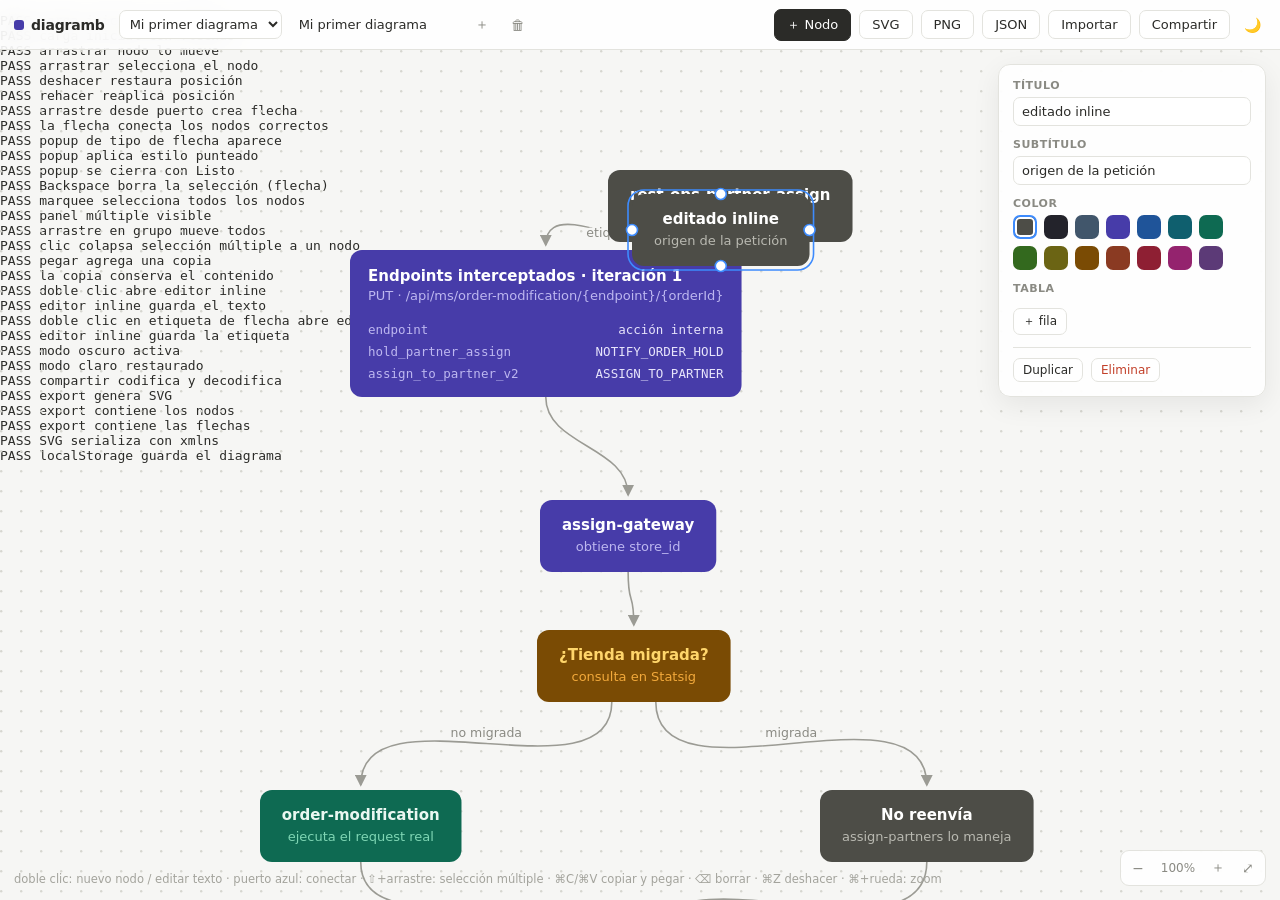
==== smoke.html @ 41debece "Estilos de flecha con popup, modo oscuro, compartir por URL y etiqueta inline - Al crear una flecha " ====
<!doctype html>
<html lang="es">
<head>
<meta charset="utf-8">
<meta name="viewport" content="width=device-width, initial-scale=1">
<title>diagramb</title>
<link rel="stylesheet" href="style.css">
</head>
<body>

<header class="topbar">
  <div class="topbar-left">
    <span class="logo"><span class="logo-dot"></span>diagramb</span>
    <select id="docSelect" title="Diagramas guardados"></select>
    <input id="docName" type="text" spellcheck="false" title="Nombre del diagrama">
    <button id="docNew" class="icon-btn" title="Nuevo diagrama">＋</button>
    <button id="docDelete" class="icon-btn" title="Eliminar diagrama">🗑</button>
  </div>
  <div class="topbar-right">
    <button id="addNode" class="btn primary">＋ Nodo</button>
    <button id="exportSvg" class="btn">SVG</button>
    <button id="exportPng" class="btn">PNG</button>
    <button id="exportJson" class="btn">JSON</button>
    <button id="importJson" class="btn">Importar</button>
    <input id="importFile" type="file" accept="application/json,.json" hidden>
    <button id="shareBtn" class="btn">Compartir</button>
    <button id="themeToggle" class="icon-btn" title="Tema claro/oscuro">🌙</button>
  </div>
</header>

<div id="canvasWrap">
  <svg id="canvas">
    <defs>
      <pattern id="dots" width="20" height="20" patternUnits="userSpaceOnUse">
        <circle cx="1.2" cy="1.2" r="1.2" fill="#d6d6d0"></circle>
      </pattern>
      <marker id="arrow" viewBox="0 0 10 10" refX="8.5" refY="5"
              markerWidth="7.5" markerHeight="7.5" orient="auto-start-reverse">
        <path d="M0 0 L10 5 L0 10 z" fill="#9b9b94"></path>
      </marker>
      <marker id="arrowSel" viewBox="0 0 10 10" refX="8.5" refY="5"
              markerWidth="7.5" markerHeight="7.5" orient="auto-start-reverse">
        <path d="M0 0 L10 5 L0 10 z" fill="#3d8bfd"></path>
      </marker>
    </defs>
    <rect id="dotsBg" width="100%" height="100%" fill="url(#dots)"></rect>
    <g id="world">
      <g id="edgesG"></g>
      <g id="nodesG"></g>
      <g id="guidesG"></g>
      <g id="draftG"></g>
    </g>
  </svg>
</div>

<aside id="panel" hidden>
  <div id="panelNode" hidden>
    <label class="field"><span>Título</span><input id="pTitle" type="text" spellcheck="false"></label>
    <label class="field"><span>Subtítulo</span><input id="pSub" type="text" spellcheck="false"></label>
    <div class="field"><span>Color</span><div id="pColors" class="swatches"></div></div>
    <div class="field">
      <span>Tabla</span>
      <div id="pRows"></div>
      <button id="pAddRow" class="btn tiny">＋ fila</button>
    </div>
    <div class="panel-actions">
      <button id="pDuplicate" class="btn tiny">Duplicar</button>
      <button id="pDeleteNode" class="btn tiny danger">Eliminar</button>
    </div>
  </div>
  <div id="panelMulti" hidden>
    <div class="field"><span id="pMultiCount">nodos seleccionados</span><div id="pColorsMulti" class="swatches"></div></div>
    <div class="panel-actions">
      <button id="pDeleteMulti" class="btn tiny danger">Eliminar selección</button>
    </div>
  </div>
  <div id="panelEdge" hidden>
    <label class="field"><span>Etiqueta de la flecha</span><input id="pLabel" type="text" spellcheck="false"></label>
    <div class="field"><span>Estilo</span><div id="pEdgeControls"></div></div>
    <div class="panel-actions">
      <button id="pDeleteEdge" class="btn tiny danger">Eliminar flecha</button>
    </div>
  </div>
</aside>

<div id="edgePopup" hidden>
  <div class="field"><span>Tipo de flecha</span><div id="popupEdgeControls"></div></div>
  <button id="popupDone" class="btn tiny">Listo</button>
</div>

<div id="zoombar">
  <button id="zoomOut" class="icon-btn" title="Alejar">−</button>
  <button id="zoomReset" title="Restablecer zoom">100%</button>
  <button id="zoomIn" class="icon-btn" title="Acercar">＋</button>
  <button id="zoomFit" class="icon-btn" title="Ajustar al contenido">⤢</button>
</div>

<div id="hint">doble clic: nuevo nodo / editar texto · puerto azul: conectar · ⇧+arrastre: selección múltiple · ⌘C/⌘V copiar y pegar · ⌫ borrar · ⌘Z deshacer · ⌘+rueda: zoom</div>

<script src="app.js"></script><script src="smoke-test.js"></script>
</body>
</html>
---- style.css ----
:root {
  --bg: #f6f6f4;
  --surface: rgba(255, 255, 255, 0.86);
  --border: #e3e3de;
  --text: #2b2b28;
  --text-dim: #8a8a83;
  --accent: #3d8bfd;
  --danger: #c2402a;
  --radius: 10px;
  --font: -apple-system, BlinkMacSystemFont, "Segoe UI", system-ui, sans-serif;
}

* { box-sizing: border-box; }

html, body {
  margin: 0;
  height: 100%;
  overflow: hidden;
  font-family: var(--font);
  color: var(--text);
  background: var(--bg);
}

/* ---------- topbar ---------- */

.topbar {
  position: fixed;
  inset: 0 0 auto 0;
  height: 50px;
  display: flex;
  align-items: center;
  justify-content: space-between;
  padding: 0 14px;
  background: var(--surface);
  backdrop-filter: blur(12px);
  -webkit-backdrop-filter: blur(12px);
  border-bottom: 1px solid var(--border);
  z-index: 20;
}

.topbar-left, .topbar-right {
  display: flex;
  align-items: center;
  gap: 8px;
}

.logo {
  display: flex;
  align-items: center;
  gap: 7px;
  font-weight: 700;
  font-size: 14px;
  letter-spacing: -0.2px;
  margin-right: 6px;
  user-select: none;
}

.logo-dot {
  width: 10px;
  height: 10px;
  border-radius: 3px;
  background: #473ca9;
  display: inline-block;
}

#docSelect {
  font: 13px var(--font);
  border: 1px solid var(--border);
  border-radius: 7px;
  background: #fff;
  padding: 5px 6px;
  max-width: 180px;
  color: var(--text);
}

#docName {
  font: 13px var(--font);
  border: 1px solid transparent;
  border-radius: 7px;
  background: transparent;
  padding: 5px 8px;
  width: 170px;
  color: var(--text);
}
#docName:hover { border-color: var(--border); }
#docName:focus { border-color: var(--accent); outline: none; background: #fff; }

.btn {
  font: 500 13px var(--font);
  border: 1px solid var(--border);
  border-radius: 7px;
  background: #fff;
  color: var(--text);
  padding: 6px 12px;
  cursor: pointer;
}
.btn:hover { background: #f2f2ef; }
.btn.primary {
  background: #2b2b28;
  border-color: #2b2b28;
  color: #fff;
}
.btn.primary:hover { background: #44443f; }
.btn.tiny { padding: 4px 9px; font-size: 12px; }
.btn.danger { color: var(--danger); }
.btn.danger:hover { background: #fbeeea; }

.icon-btn {
  font: 14px var(--font);
  border: 1px solid transparent;
  border-radius: 7px;
  background: transparent;
  color: var(--text-dim);
  width: 28px;
  height: 28px;
  cursor: pointer;
  display: inline-flex;
  align-items: center;
  justify-content: center;
}
.icon-btn:hover { background: #ececea; color: var(--text); }

/* ---------- canvas ---------- */

#canvasWrap {
  position: fixed;
  inset: 50px 0 0 0;
}

#canvas {
  width: 100%;
  height: 100%;
  display: block;
  cursor: default;
  touch-action: none;
}

#canvas.panning { cursor: grabbing; }
#canvas.connecting { cursor: crosshair; }

g.node { cursor: grab; }
g.node:active { cursor: grabbing; }

g.node .port {
  opacity: 0;
  transition: opacity 0.12s;
  cursor: crosshair;
}
g.node:hover .port,
g.node.selected .port { opacity: 1; }

path.edge-hit { cursor: pointer; }

text.editable { cursor: text; }

.inline-edit {
  position: fixed;
  z-index: 30;
  border: 1px solid rgba(255, 255, 255, 0.45);
  border-radius: 6px;
  padding: 2px 7px;
  outline: none;
  box-shadow: 0 2px 10px rgba(0, 0, 0, 0.25);
}

/* ---------- panel ---------- */

#panel {
  position: fixed;
  top: 64px;
  right: 14px;
  width: 268px;
  max-height: calc(100vh - 130px);
  overflow-y: auto;
  background: var(--surface);
  backdrop-filter: blur(12px);
  -webkit-backdrop-filter: blur(12px);
  border: 1px solid var(--border);
  border-radius: 12px;
  padding: 14px;
  z-index: 15;
  box-shadow: 0 8px 28px rgba(0, 0, 0, 0.07);
}

.field { display: block; margin-bottom: 12px; }

.field > span {
  display: block;
  font-size: 11px;
  font-weight: 600;
  text-transform: uppercase;
  letter-spacing: 0.5px;
  color: var(--text-dim);
  margin-bottom: 5px;
}

.field input[type="text"] {
  width: 100%;
  font: 13px var(--font);
  border: 1px solid var(--border);
  border-radius: 7px;
  padding: 6px 8px;
  background: #fff;
  color: var(--text);
}
.field input[type="text"]:focus { border-color: var(--accent); outline: none; }

.swatches { display: flex; gap: 7px; flex-wrap: wrap; }

.swatch {
  width: 24px;
  height: 24px;
  border-radius: 7px;
  border: 2px solid transparent;
  cursor: pointer;
  padding: 0;
}
.swatch.active {
  border-color: var(--accent);
  box-shadow: 0 0 0 2px #fff inset;
}

#pRows { display: flex; flex-direction: column; gap: 6px; margin-bottom: 8px; }

.row-edit { display: flex; gap: 5px; align-items: center; }
.row-edit input {
  flex: 1;
  min-width: 0;
  font: 12px ui-monospace, SFMono-Regular, Menlo, monospace;
  border: 1px solid var(--border);
  border-radius: 6px;
  padding: 5px 6px;
  background: #fff;
  color: var(--text);
}
.row-edit input:focus { border-color: var(--accent); outline: none; }
.row-edit .row-del {
  border: none;
  background: transparent;
  color: var(--text-dim);
  cursor: pointer;
  font-size: 14px;
  padding: 0 3px;
}
.row-edit .row-del:hover { color: var(--danger); }

.panel-actions {
  display: flex;
  gap: 8px;
  margin-top: 4px;
  padding-top: 10px;
  border-top: 1px solid var(--border);
}

/* ---------- popup de flecha / controles de estilo ---------- */

#edgePopup {
  position: fixed;
  z-index: 40;
  width: 232px;
  background: var(--surface);
  backdrop-filter: blur(12px);
  -webkit-backdrop-filter: blur(12px);
  border: 1px solid var(--border);
  border-radius: 12px;
  padding: 12px;
  box-shadow: 0 10px 30px rgba(0, 0, 0, 0.12);
}
#edgePopup .field { margin-bottom: 10px; }
#edgePopup #popupDone { width: 100%; }

.edge-controls { display: flex; flex-direction: column; gap: 7px; }

.seg { display: flex; gap: 5px; }
.seg button {
  flex: 1;
  font: 12px var(--font);
  padding: 5px 0;
  border: 1px solid var(--border);
  border-radius: 7px;
  background: transparent;
  color: var(--text);
  cursor: pointer;
  white-space: nowrap;
}
.seg button:hover { background: rgba(61, 139, 253, 0.06); }
.seg button.active {
  border-color: var(--accent);
  color: var(--accent);
  background: rgba(61, 139, 253, 0.1);
}

.dots { display: flex; gap: 7px; }
.dot {
  width: 19px;
  height: 19px;
  border-radius: 50%;
  border: 2px solid transparent;
  cursor: pointer;
  padding: 0;
}
.dot.active { border-color: var(--accent); }

/* ---------- tema oscuro ---------- */

body.dark {
  --bg: #17171a;
  --surface: rgba(30, 30, 34, 0.88);
  --border: #36363c;
  --text: #e9e9e4;
  --text-dim: #92929a;
}
body.dark .btn { background: #26262b; border-color: #3a3a41; color: var(--text); }
body.dark .btn:hover { background: #303036; }
body.dark .btn.primary { background: #e9e9e4; border-color: #e9e9e4; color: #17171a; }
body.dark .btn.primary:hover { background: #ffffff; }
body.dark .btn.danger { color: #ff8a70; }
body.dark .btn.danger:hover { background: rgba(214, 87, 69, 0.12); }
body.dark #docSelect,
body.dark .field input[type="text"],
body.dark .row-edit input { background: #26262b; border-color: #3a3a41; color: var(--text); }
body.dark #docName:focus { background: #26262b; }
body.dark .icon-btn:hover,
body.dark #zoomReset:hover { background: #2e2e34; color: var(--text); }
body.dark #hint { color: #5b5b62; }
body.dark .swatch.active { box-shadow: 0 0 0 2px #26262b inset; }

/* ---------- zoombar / hint ---------- */

#zoombar {
  position: fixed;
  right: 14px;
  bottom: 14px;
  display: flex;
  align-items: center;
  gap: 2px;
  background: var(--surface);
  backdrop-filter: blur(12px);
  -webkit-backdrop-filter: blur(12px);
  border: 1px solid var(--border);
  border-radius: 9px;
  padding: 3px;
  z-index: 15;
}

#zoomReset {
  font: 12px var(--font);
  border: none;
  background: transparent;
  color: var(--text-dim);
  cursor: pointer;
  width: 48px;
  height: 28px;
  border-radius: 7px;
}
#zoomReset:hover { background: #ececea; color: var(--text); }

#hint {
  position: fixed;
  left: 14px;
  bottom: 14px;
  font-size: 11.5px;
  color: #a3a39c;
  z-index: 10;
  user-select: none;
  pointer-events: none;
}
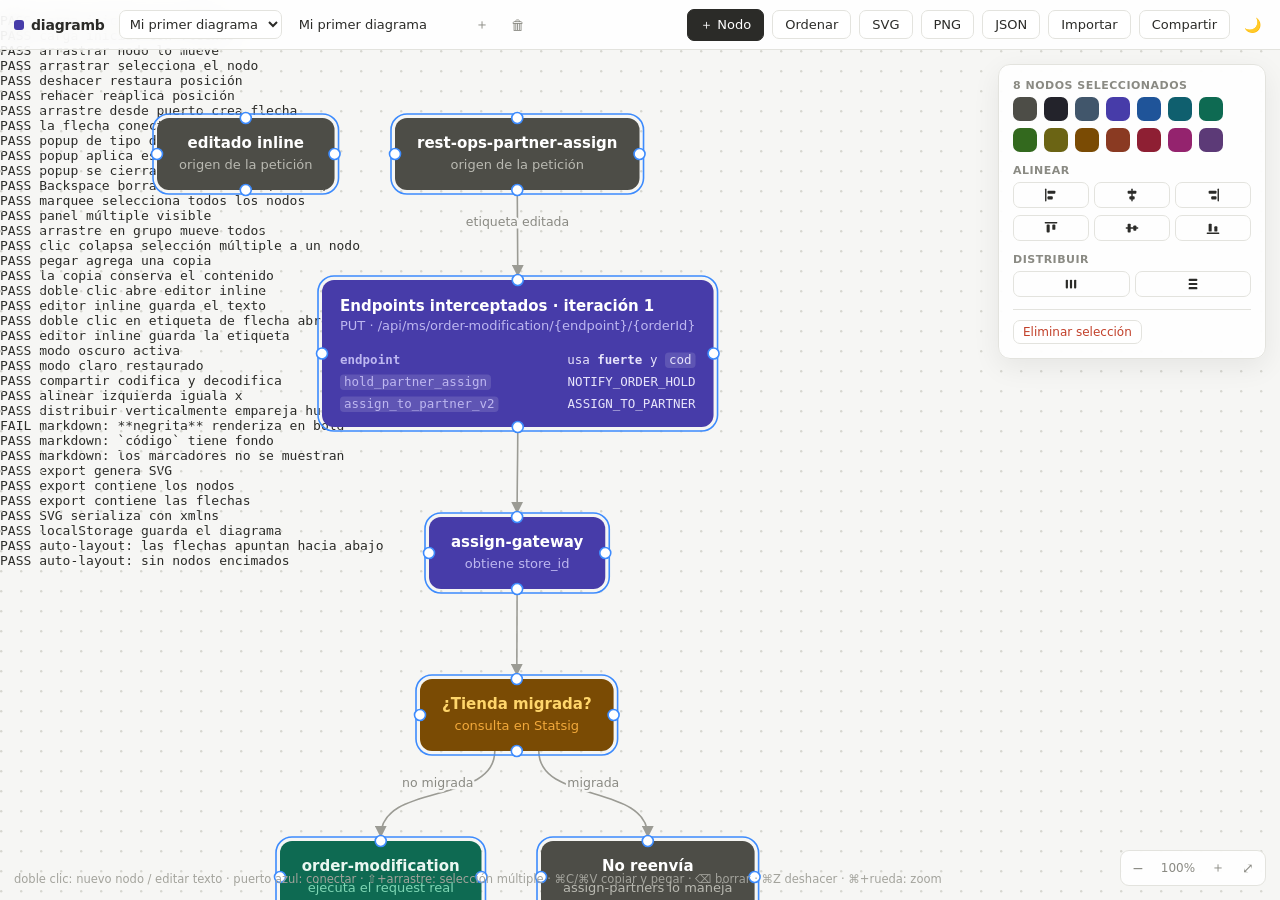
==== commit 64736c46: "Alinear/distribuir selección múltiple y auto-layout por capas - Panel de selección múltiple: alinear" ====
--- a/smoke.html
+++ b/smoke.html
@@ -18,6 +18,7 @@
   </div>
   <div class="topbar-right">
     <button id="addNode" class="btn primary">＋ Nodo</button>
+    <button id="autoLayout" class="btn" title="Auto-acomodar el diagrama por capas">Ordenar</button>
     <button id="exportSvg" class="btn">SVG</button>
     <button id="exportPng" class="btn">PNG</button>
     <button id="exportJson" class="btn">JSON</button>
@@ -70,6 +71,8 @@
   </div>
   <div id="panelMulti" hidden>
     <div class="field"><span id="pMultiCount">nodos seleccionados</span><div id="pColorsMulti" class="swatches"></div></div>
+    <div class="field"><span>Alinear</span><div id="pAlign" class="edge-controls"></div></div>
+    <div class="field"><span>Distribuir</span><div id="pDistribute" class="seg"></div></div>
     <div class="panel-actions">
       <button id="pDeleteMulti" class="btn tiny danger">Eliminar selección</button>
     </div>
--- a/style.css
+++ b/style.css
@@ -284,6 +284,8 @@
   white-space: nowrap;
 }
 .seg button:hover { background: rgba(61, 139, 253, 0.06); }
+.seg button svg { display: block; margin: 0 auto; }
+.seg button:disabled { opacity: 0.35; cursor: default; }
 .seg button.active {
   border-color: var(--accent);
   color: var(--accent);
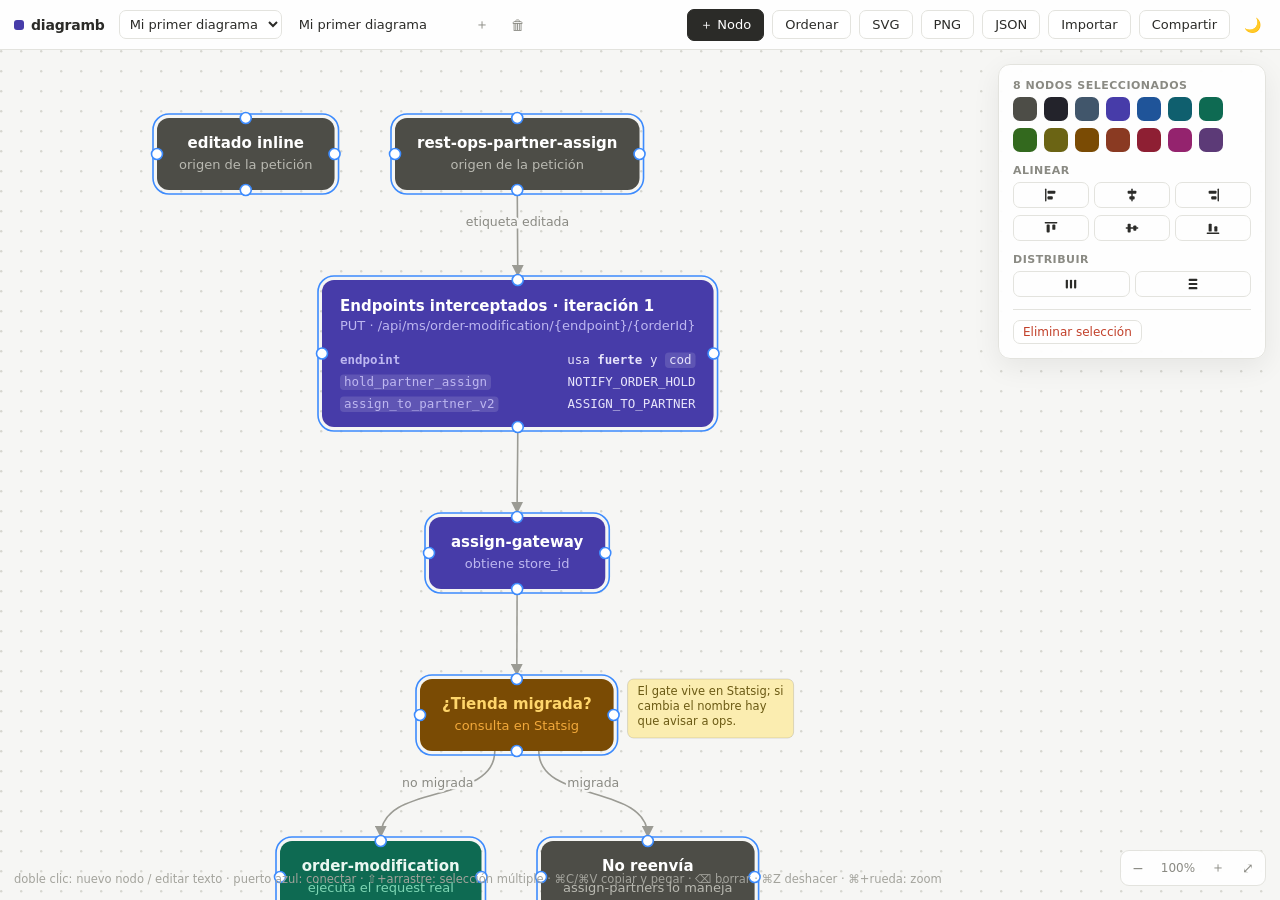
==== commit df103ca9: "Notas flotantes tipo post-it junto a las tarjetas Campo "Nota" en el panel del nodo: se renderiza co" ====
--- a/smoke.html
+++ b/smoke.html
@@ -58,6 +58,7 @@
   <div id="panelNode" hidden>
     <label class="field"><span>Título</span><input id="pTitle" type="text" spellcheck="false"></label>
     <label class="field"><span>Subtítulo</span><input id="pSub" type="text" spellcheck="false"></label>
+    <label class="field"><span>Nota</span><textarea id="pNote" rows="3" spellcheck="false" placeholder="Nota flotante junto a la tarjeta…"></textarea></label>
     <div class="field"><span>Color</span><div id="pColors" class="swatches"></div></div>
     <div class="field">
       <span>Tabla</span>
--- a/style.css
+++ b/style.css
@@ -205,6 +205,19 @@
 }
 .field input[type="text"]:focus { border-color: var(--accent); outline: none; }
 
+.field textarea {
+  width: 100%;
+  font: 13px var(--font);
+  border: 1px solid var(--border);
+  border-radius: 7px;
+  padding: 6px 8px;
+  background: #fff;
+  color: var(--text);
+  resize: vertical;
+  min-height: 54px;
+}
+.field textarea:focus { border-color: var(--accent); outline: none; }
+
 .swatches { display: flex; gap: 7px; flex-wrap: wrap; }
 
 .swatch {
@@ -320,6 +333,7 @@
 body.dark .btn.danger:hover { background: rgba(214, 87, 69, 0.12); }
 body.dark #docSelect,
 body.dark .field input[type="text"],
+body.dark .field textarea,
 body.dark .row-edit input { background: #26262b; border-color: #3a3a41; color: var(--text); }
 body.dark #docName:focus { background: #26262b; }
 body.dark .icon-btn:hover,
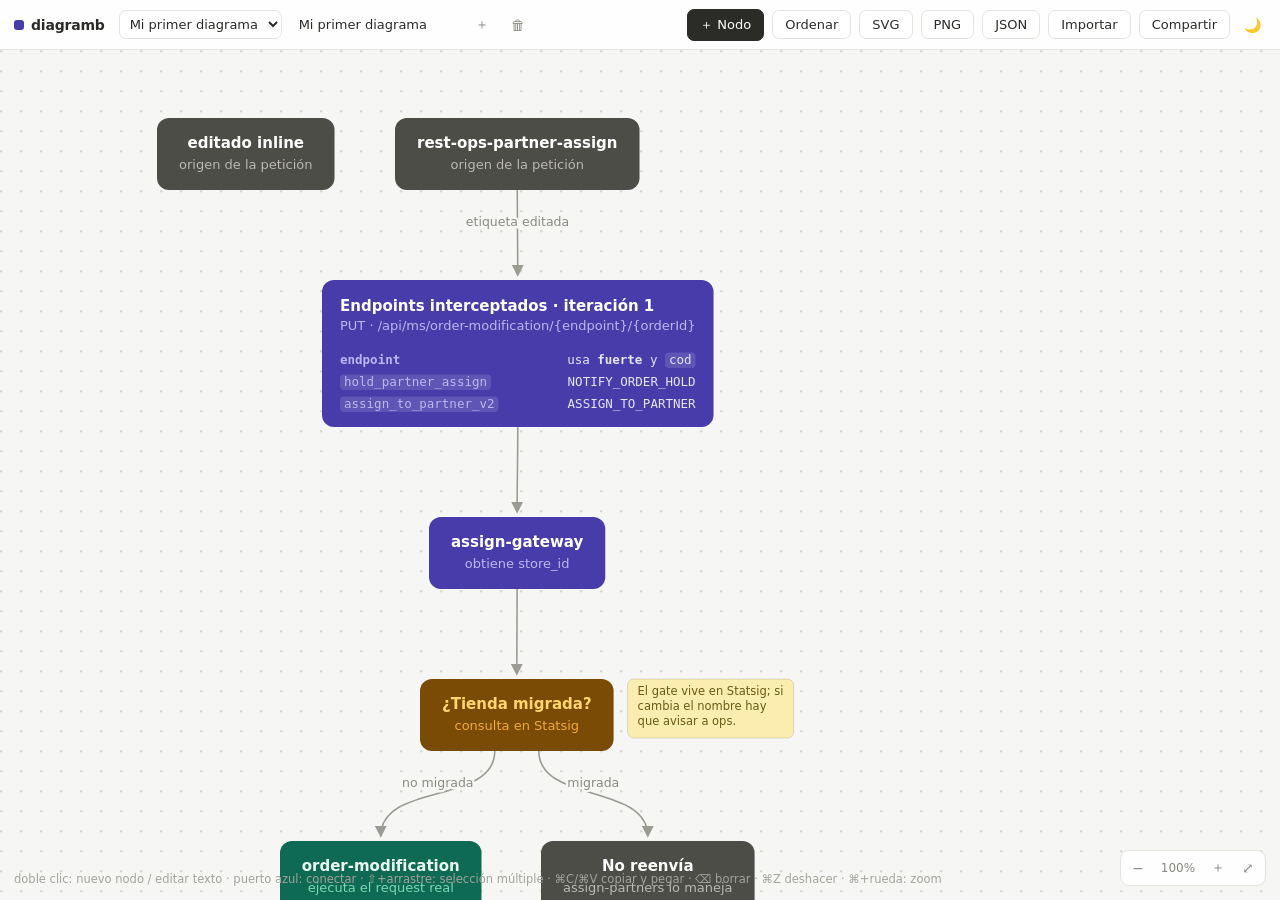
==== commit 82a44b1a: "Líneas de tiempo: hitos-tarjeta sobre un eje, reorden por arrastre y lado configurable El botón ＋ pr" ====
--- a/smoke.html
+++ b/smoke.html
@@ -60,6 +60,7 @@
     <label class="field"><span>Subtítulo</span><input id="pSub" type="text" spellcheck="false"></label>
     <label class="field"><span>Nota</span><textarea id="pNote" rows="3" spellcheck="false" placeholder="Nota flotante junto a la tarjeta…"></textarea></label>
     <div class="field"><span>Color</span><div id="pColors" class="swatches"></div></div>
+    <div class="field" id="pSideField" hidden><span>Lado</span><div id="pSide" class="seg"></div></div>
     <div class="field">
       <span>Tabla</span>
       <div id="pRows"></div>
@@ -72,8 +73,9 @@
   </div>
   <div id="panelMulti" hidden>
     <div class="field"><span id="pMultiCount">nodos seleccionados</span><div id="pColorsMulti" class="swatches"></div></div>
-    <div class="field"><span>Alinear</span><div id="pAlign" class="edge-controls"></div></div>
-    <div class="field"><span>Distribuir</span><div id="pDistribute" class="seg"></div></div>
+    <div class="field" id="pSideFieldMulti" hidden><span>Lado</span><div id="pSideMulti" class="seg"></div></div>
+    <div class="field" id="pAlignField"><span>Alinear</span><div id="pAlign" class="edge-controls"></div></div>
+    <div class="field" id="pDistField"><span>Distribuir</span><div id="pDistribute" class="seg"></div></div>
     <div class="panel-actions">
       <button id="pDeleteMulti" class="btn tiny danger">Eliminar selección</button>
     </div>
@@ -92,6 +94,11 @@
   <button id="popupDone" class="btn tiny">Listo</button>
 </div>
 
+<div id="newDocPopup" hidden>
+  <button id="newFlow" class="btn">Diagrama de flujo</button>
+  <button id="newTimeline" class="btn">Línea de tiempo</button>
+</div>
+
 <div id="zoombar">
   <button id="zoomOut" class="icon-btn" title="Alejar">−</button>
   <button id="zoomReset" title="Restablecer zoom">100%</button>
--- a/style.css
+++ b/style.css
@@ -281,6 +281,24 @@
 }
 #edgePopup .field { margin-bottom: 10px; }
 #edgePopup #popupDone { width: 100%; }
+
+#newDocPopup {
+  position: fixed;
+  z-index: 40;
+  width: 190px;
+  display: flex;
+  flex-direction: column;
+  gap: 7px;
+  background: var(--surface);
+  backdrop-filter: blur(12px);
+  -webkit-backdrop-filter: blur(12px);
+  border: 1px solid var(--border);
+  border-radius: 12px;
+  padding: 10px;
+  box-shadow: 0 10px 30px rgba(0, 0, 0, 0.12);
+}
+#newDocPopup[hidden] { display: none; }
+#newDocPopup .btn { width: 100%; text-align: left; }
 
 .edge-controls { display: flex; flex-direction: column; gap: 7px; }
 
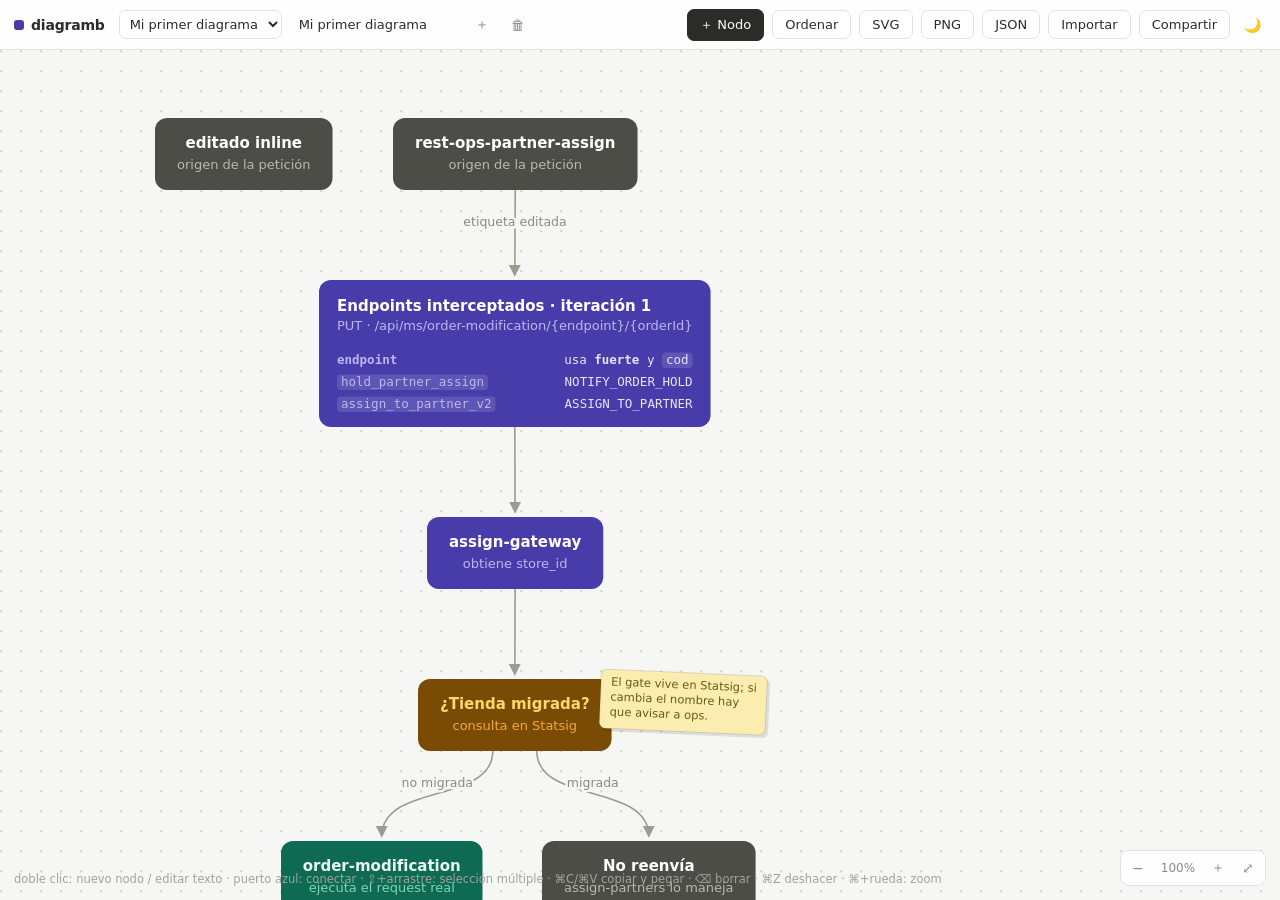
==== commit 4e247a75: "Etiquetas de flecha en capa superior y acomodadas fuera de las tarjetas Las etiquetas se renderizan " ====
--- a/smoke.html
+++ b/smoke.html
@@ -48,6 +48,7 @@
     <g id="world">
       <g id="edgesG"></g>
       <g id="nodesG"></g>
+      <g id="labelsG"></g>
       <g id="guidesG"></g>
       <g id="draftG"></g>
     </g>
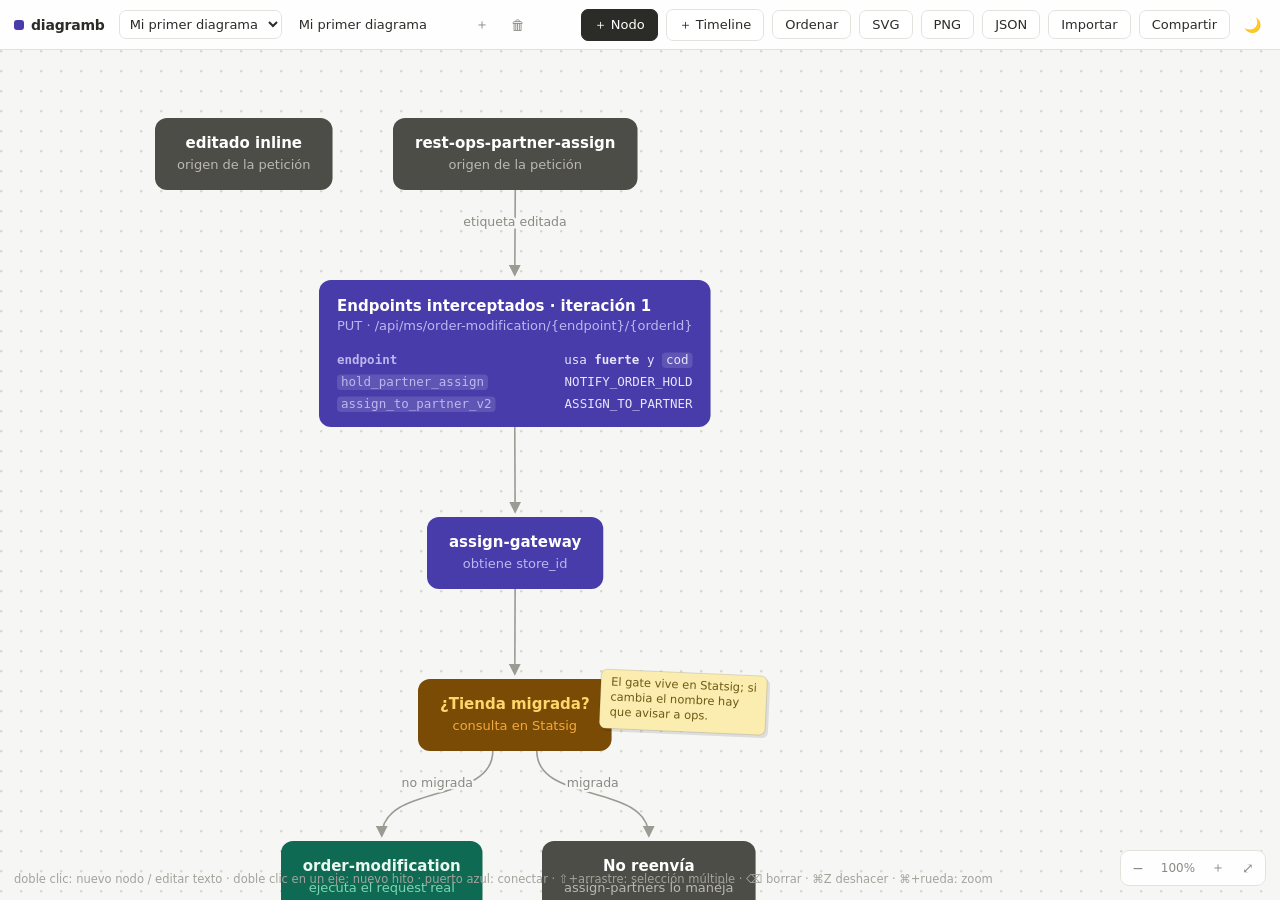
==== commit 731ba42e: "Canvas unificado: timelines y diagramas de flujo conviven, y export parcial Desaparece el tipo de do" ====
--- a/smoke.html
+++ b/smoke.html
@@ -18,6 +18,7 @@
   </div>
   <div class="topbar-right">
     <button id="addNode" class="btn primary">＋ Nodo</button>
+    <button id="addTimeline" class="btn" title="Agregar una línea de tiempo al canvas">＋ Timeline</button>
     <button id="autoLayout" class="btn" title="Auto-acomodar el diagrama por capas">Ordenar</button>
     <button id="exportSvg" class="btn">SVG</button>
     <button id="exportPng" class="btn">PNG</button>
@@ -95,11 +96,6 @@
   <button id="popupDone" class="btn tiny">Listo</button>
 </div>
 
-<div id="newDocPopup" hidden>
-  <button id="newFlow" class="btn">Diagrama de flujo</button>
-  <button id="newTimeline" class="btn">Línea de tiempo</button>
-</div>
-
 <div id="zoombar">
   <button id="zoomOut" class="icon-btn" title="Alejar">−</button>
   <button id="zoomReset" title="Restablecer zoom">100%</button>
@@ -107,7 +103,7 @@
   <button id="zoomFit" class="icon-btn" title="Ajustar al contenido">⤢</button>
 </div>
 
-<div id="hint">doble clic: nuevo nodo / editar texto · puerto azul: conectar · ⇧+arrastre: selección múltiple · ⌘C/⌘V copiar y pegar · ⌫ borrar · ⌘Z deshacer · ⌘+rueda: zoom</div>
+<div id="hint">doble clic: nuevo nodo / editar texto · doble clic en un eje: nuevo hito · puerto azul: conectar · ⇧+arrastre: selección múltiple · ⌫ borrar · ⌘Z deshacer · ⌘+rueda: zoom</div>
 
 <script src="app.js"></script><script src="smoke-test.js"></script>
 </body>
--- a/style.css
+++ b/style.css
@@ -282,23 +282,8 @@
 #edgePopup .field { margin-bottom: 10px; }
 #edgePopup #popupDone { width: 100%; }
 
-#newDocPopup {
-  position: fixed;
-  z-index: 40;
-  width: 190px;
-  display: flex;
-  flex-direction: column;
-  gap: 7px;
-  background: var(--surface);
-  backdrop-filter: blur(12px);
-  -webkit-backdrop-filter: blur(12px);
-  border: 1px solid var(--border);
-  border-radius: 12px;
-  padding: 10px;
-  box-shadow: 0 10px 30px rgba(0, 0, 0, 0.12);
-}
-#newDocPopup[hidden] { display: none; }
-#newDocPopup .btn { width: 100%; text-align: left; }
+line.tl-hit { cursor: grab; }
+line.tl-hit:active { cursor: grabbing; }
 
 .edge-controls { display: flex; flex-direction: column; gap: 7px; }
 
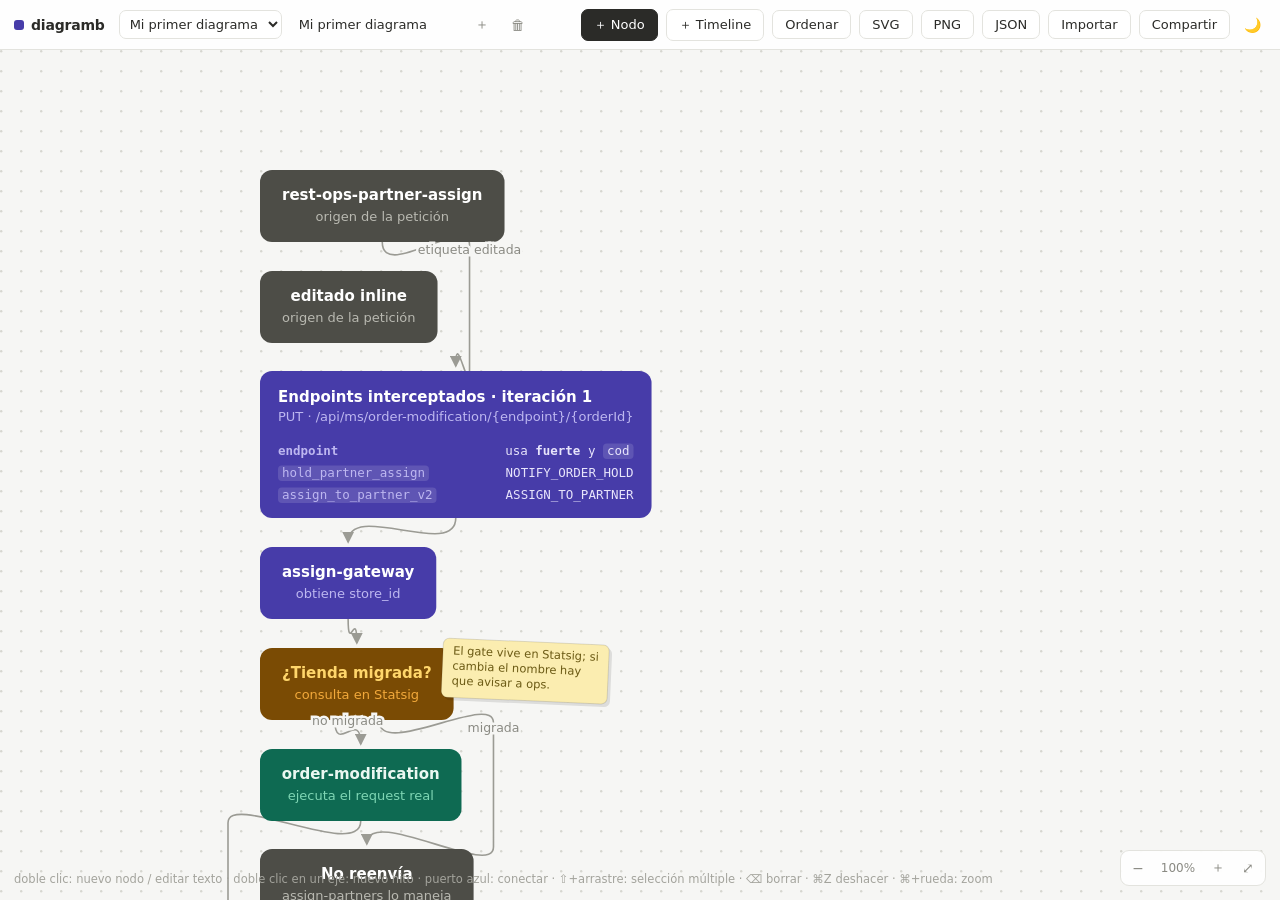
==== commit 9531f86a: "Grupos por componente conexo con rect al pasar el cursor y menú de exportación Todo lo unido (flecha" ====
--- a/smoke.html
+++ b/smoke.html
@@ -50,6 +50,7 @@
       <g id="edgesG"></g>
       <g id="nodesG"></g>
       <g id="labelsG"></g>
+      <g id="hoverG"></g>
       <g id="guidesG"></g>
       <g id="draftG"></g>
     </g>
--- a/style.css
+++ b/style.css
@@ -284,6 +284,8 @@
 
 line.tl-hit { cursor: grab; }
 line.tl-hit:active { cursor: grabbing; }
+
+#hoverG [data-group-export] { cursor: pointer; }
 
 .edge-controls { display: flex; flex-direction: column; gap: 7px; }
 
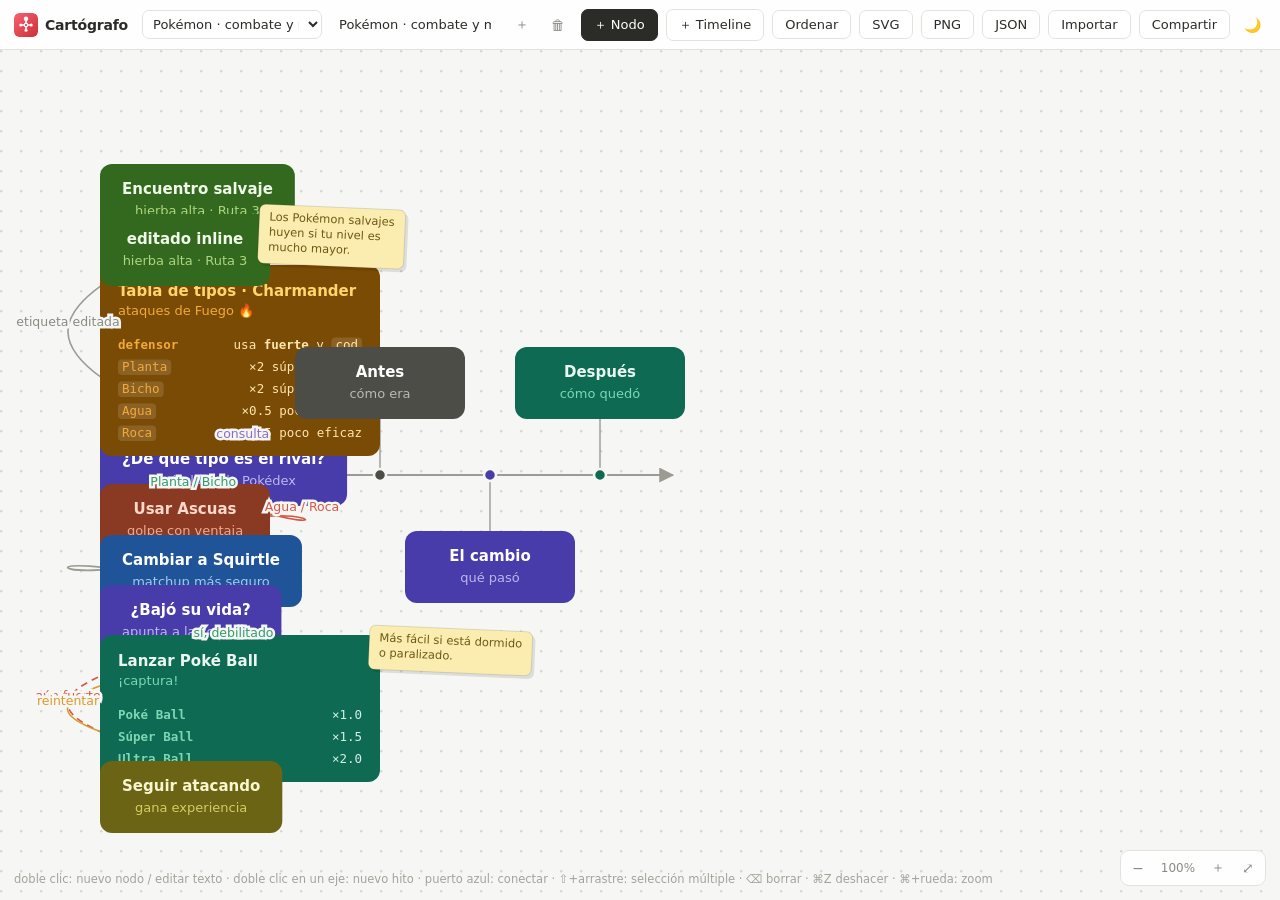
==== commit a1663bf4: "Logo e identidad Cartógrafo: símbolo brújula de nodos + favicon Implementa el logo recomendado del b" ====
--- a/smoke.html
+++ b/smoke.html
@@ -3,14 +3,37 @@
 <head>
 <meta charset="utf-8">
 <meta name="viewport" content="width=device-width, initial-scale=1">
-<title>diagramb</title>
+<title>Cartógrafo — smoke test</title>
+<link rel="icon" type="image/svg+xml" href="favicon.svg">
 <link rel="stylesheet" href="style.css">
 </head>
 <body>
 
 <header class="topbar">
   <div class="topbar-left">
-    <span class="logo"><span class="logo-dot"></span>diagramb</span>
+    <span class="logo" title="Cartógrafo">
+      <svg class="logo-mark" viewBox="0 0 64 64" width="24" height="24" aria-label="Cartógrafo" role="img">
+        <defs>
+          <linearGradient id="logoG" x1="8" y1="8" x2="56" y2="56" gradientUnits="userSpaceOnUse">
+            <stop stop-color="#f15b6a"></stop>
+            <stop offset="1" stop-color="#d2353e"></stop>
+          </linearGradient>
+        </defs>
+        <rect width="64" height="64" rx="14" fill="url(#logoG)"></rect>
+        <g stroke="#fff" stroke-width="4.5" stroke-linecap="round">
+          <line x1="32" y1="32" x2="32" y2="18"></line>
+          <line x1="32" y1="32" x2="46" y2="32"></line>
+          <line x1="32" y1="32" x2="32" y2="46"></line>
+          <line x1="32" y1="32" x2="18" y2="32"></line>
+        </g>
+        <circle cx="46" cy="32" r="4" fill="#fff"></circle>
+        <circle cx="32" cy="46" r="4" fill="#fff"></circle>
+        <circle cx="18" cy="32" r="4" fill="#fff"></circle>
+        <circle cx="32" cy="15" r="6" fill="#fff"></circle>
+        <circle cx="32" cy="32" r="4.5" fill="#d2353e" stroke="#fff" stroke-width="3.5"></circle>
+      </svg>
+      <span class="logo-text">Cartógrafo</span>
+    </span>
     <select id="docSelect" title="Diagramas guardados"></select>
     <input id="docName" type="text" spellcheck="false" title="Nombre del diagrama">
     <button id="docNew" class="icon-btn" title="Nuevo diagrama">＋</button>
--- a/style.css
+++ b/style.css
@@ -55,12 +55,10 @@
   user-select: none;
 }
 
-.logo-dot {
-  width: 10px;
-  height: 10px;
-  border-radius: 3px;
-  background: #473ca9;
-  display: inline-block;
+.logo-mark {
+  display: block;
+  flex: 0 0 auto;
+  border-radius: 5px;
 }
 
 #docSelect {
@@ -386,3 +384,51 @@
   user-select: none;
   pointer-events: none;
 }
+
+/* ---------- móvil / pantallas angostas ---------- */
+
+@media (max-width: 760px) {
+  /* la barra se desplaza en horizontal para que todos los botones sigan
+     siendo alcanzables, en lugar de desbordarse y quedar cortados */
+  .topbar {
+    justify-content: flex-start;
+    gap: 6px;
+    padding: 0 10px;
+    overflow-x: auto;
+    overflow-y: hidden;
+    -webkit-overflow-scrolling: touch;
+    scrollbar-width: none;
+  }
+  .topbar::-webkit-scrollbar { display: none; }
+  .topbar-left, .topbar-right { flex: 0 0 auto; gap: 6px; }
+  /* en móvil se conserva el símbolo de marca pero se oculta el texto
+     para no robar espacio horizontal de la barra */
+  .logo { margin-right: 2px; }
+  .logo-text { display: none; }
+  #docSelect { max-width: 130px; }
+  #docName { width: 120px; }
+
+  /* objetivos táctiles más cómodos */
+  .btn { padding: 8px 12px; }
+  .icon-btn { width: 32px; height: 32px; }
+
+  /* el panel pasa a ser una hoja inferior en vez de tapar el contenido */
+  #panel {
+    top: auto;
+    left: 0;
+    right: 0;
+    bottom: 0;
+    width: auto;
+    max-height: 48vh;
+    border-radius: 14px 14px 0 0;
+    border-bottom: none;
+    border-left: none;
+    border-right: none;
+  }
+
+  /* el zoombar sube para no chocar con la hoja inferior */
+  #zoombar { bottom: auto; top: 60px; right: 10px; }
+
+  /* el texto de atajos es de teclado/ratón: no aplica en táctil */
+  #hint { display: none; }
+}
